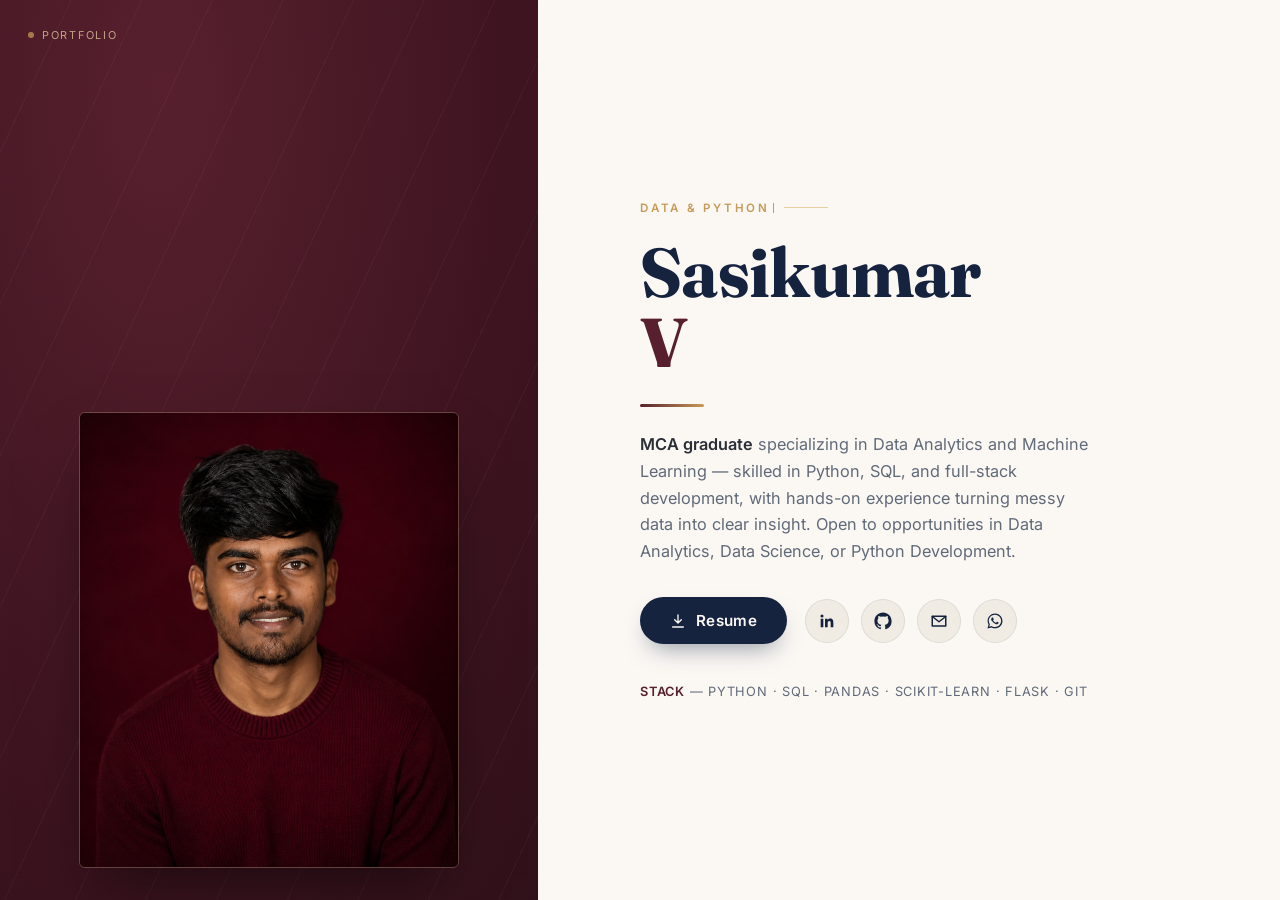
==== index.html @ 8ae1082c "Fix filename typo: indext.html -> index.html" ====
<!DOCTYPE html>
<html lang="en">
<head>
<meta charset="UTF-8" />
<meta name="viewport" content="width=device-width, initial-scale=1.0" />
<title>Sasikumar V — Portfolio</title>
<link rel="preconnect" href="https://fonts.googleapis.com">
<link href="https://fonts.googleapis.com/css2?family=Fraunces:opsz,wght@9..144,500;9..144,600;9..144,700&family=Inter:wght@400;500;600&display=swap" rel="stylesheet">
<link rel="stylesheet" href="./style.css" />
</head>
<body>

<div class="hero">

  <!-- LEFT: photo -->
  <div class="photo-panel" id="photoPanel">
    <span class="photo-caption">Portfolio</span>
    <div class="avatar-wrap" id="avatarWrap" data-reveal>
       
           <img src="./profile.png" alt="Sasikumar V">
      <div class="avatar-placeholder">SV</div>
    </div>
  </div>

  <!-- RIGHT: content -->
  <div class="content-panel">
    <div class="eyebrow" data-reveal>
      <span class="eyebrow-text" id="eyebrowText">Data &amp; Python</span>
    </div>

    <h1 data-reveal>Sasikumar<br><span class="last">V</span></h1>

    <div class="divider" id="divider"></div>

    <p class="role-line" data-reveal>
      <strong>MCA graduate</strong> specializing in Data Analytics and Machine Learning —
      skilled in Python, SQL, and full-stack development, with hands-on
      experience turning messy data into clear insight. Open to opportunities
      in Data Analytics, Data Science, or Python Development.
    </p>

    <div class="cta-row" data-reveal>
      <button class="btn-resume" id="resumeBtn" type="button">
        <svg viewBox="0 0 24 24" fill="none" stroke="currentColor" stroke-width="2" stroke-linecap="round" stroke-linejoin="round"><path d="M12 15V3M7 10l5 5 5-5M4 21h16"/></svg>
        <span id="resumeLabel">Resume</span>
      </button>

      <div class="social-row">
        
        <a href="linkedin.com/in/sasi-kumar-78280723b" target="_blank" rel="noopener" aria-label="LinkedIn" data-tip="LinkedIn">
        
          <svg viewBox="0 0 24 24" fill="currentColor"><path d="M20.45 20.45h-3.55v-5.57c0-1.33-.02-3.03-1.85-3.03-1.86 0-2.14 1.45-2.14 2.94v5.66H9.36V9h3.41v1.56h.05c.47-.9 1.64-1.85 3.37-1.85 3.6 0 4.27 2.37 4.27 5.46v6.28zM5.34 7.43a2.06 2.06 0 1 1 0-4.12 2.06 2.06 0 0 1 0 4.12zM7.12 20.45H3.56V9h3.56v11.45z"/></svg>
        </a>
        <a href="https://github.com/ascas6827-hub/portfolio2" target="_blank" rel="noopener" aria-label="GitHub" data-tip="GitHub">
          <svg viewBox="0 0 24 24" fill="currentColor"><path d="M12 .5C5.65.5.5 5.65.5 12a11.5 11.5 0 0 0 7.87 10.94c.58.1.79-.25.79-.56 0-.28-.01-1.02-.02-2-3.2.7-3.88-1.54-3.88-1.54-.52-1.33-1.28-1.68-1.28-1.68-1.05-.72.08-.7.08-.7 1.16.08 1.77 1.19 1.77 1.19 1.03 1.76 2.7 1.25 3.36.96.1-.75.4-1.25.73-1.54-2.55-.29-5.24-1.28-5.24-5.7 0-1.26.45-2.29 1.19-3.1-.12-.29-.52-1.46.11-3.05 0 0 .97-.31 3.18 1.18a11 11 0 0 1 5.8 0c2.2-1.49 3.17-1.18 3.17-1.18.64 1.59.24 2.76.12 3.05.74.81 1.19 1.84 1.19 3.1 0 4.43-2.7 5.4-5.27 5.69.42.36.78 1.08.78 2.17 0 1.57-.01 2.83-.01 3.22 0 .31.21.67.8.56A11.5 11.5 0 0 0 23.5 12C23.5 5.65 18.35.5 12 .5z"/></svg>
        </a>
        <a href="mailto:sasivs2003@gmail.com" aria-label="Email" data-tip="Email">
          <svg viewBox="0 0 24 24" fill="none" stroke="currentColor" stroke-width="2" stroke-linecap="round" stroke-linejoin="round"><path d="M3 5.5h18v13H3z"/><path d="M3 6l9 7 9-7"/></svg>
        </a>
        <a href="https://wa.me/qr/4RJP7J537GJZL1" aria-label="WhatsApp" data-tip="WhatsApp">
          <svg viewBox="0 0 24 24" fill="currentColor"><path d="M12.04 2C6.58 2 2.13 6.45 2.13 11.91c0 1.7.44 3.33 1.28 4.79L2 22l5.44-1.38a9.9 9.9 0 0 0 4.6 1.13h.01c5.46 0 9.9-4.45 9.9-9.91C21.95 6.45 17.5 2 12.04 2zm0 18.06h-.01a8.2 8.2 0 0 1-4.18-1.15l-.3-.18-3.23.82.86-3.15-.2-.32a8.16 8.16 0 0 1-1.26-4.36c0-4.52 3.68-8.2 8.22-8.2a8.14 8.14 0 0 1 8.2 8.2c0 4.53-3.68 8.34-8.1 8.34zm4.5-6.13c-.25-.12-1.46-.72-1.68-.8-.23-.08-.4-.12-.56.12-.16.25-.65.8-.8.96-.15.16-.3.18-.55.06-.25-.12-1.07-.4-2.03-1.26-.75-.67-1.26-1.5-1.4-1.75-.15-.25-.02-.38.11-.5.11-.11.25-.29.37-.43.12-.15.16-.25.25-.4.08-.16.04-.3-.02-.43-.06-.12-.56-1.35-.77-1.85-.2-.48-.4-.42-.56-.42h-.48c-.16 0-.42.06-.64.3-.22.25-.85.83-.85 2.02 0 1.19.87 2.34 1 2.5.12.16 1.7 2.6 4.13 3.65.58.25 1.03.4 1.38.51.58.18 1.11.16 1.53.1.47-.07 1.46-.6 1.66-1.17.2-.58.2-1.08.14-1.18-.06-.1-.22-.16-.47-.28z"/></svg>
        </a>
      </div>
    </div>

    <div class="stack-note" data-reveal>
      <span>Stack</span> — Python · SQL · Pandas · Scikit-learn · Flask · Git
    </div>
  </div>

</div>

<div class="toast" id="toast"></div>

<script src="./script.js"></script>

</body>
</html>
---- style.css ----
:root{
    --maroon-deep: #3E1420;
    --maroon-mid: #58202E;
    --navy: #16233F;
    --navy-soft: #26365A;
    --paper: #FBF8F4;
    --ink: #2A2E36;
    --slate: #616A78;
    --gold: #C79A56;
    --gold-soft: #E4CFA1;
  }

  *{ box-sizing: border-box; margin:0; padding:0; }

  html,body{
    height:100%;
    background: var(--paper);
    color: var(--ink);
    font-family: 'Inter', sans-serif;
    -webkit-font-smoothing: antialiased;
  }

  .hero{
    min-height: 100vh;
    display: grid;
    grid-template-columns: 42% 58%;
  }

  /* LEFT — photo panel */
  .photo-panel{
    position: relative;
    background:
      radial-gradient(120% 140% at 30% 10%, var(--maroon-mid) 0%, var(--maroon-deep) 55%, #2A0F17 100%);
    display:flex;
    align-items:flex-end;
    justify-content:center;
    overflow:hidden;
    perspective: 1000px;
  }

  .photo-panel::before{
    content:"";
    position:absolute;
    inset:0;
    background-image:
      repeating-linear-gradient(115deg, rgba(255,255,255,0.035) 0px, rgba(255,255,255,0.035) 1px, transparent 1px, transparent 64px);
    pointer-events:none;
  }

  .avatar-wrap{
    position:relative;
    width: min(78%, 380px);
    aspect-ratio: 3/3.6;
    margin-bottom: 6%;
    border-radius: 6px;
    overflow:hidden;
    box-shadow: 0 30px 60px -20px rgba(0,0,0,0.55);
    border: 1px solid rgba(228,207,161,0.25);
    opacity: 0;
    transform: translateY(28px);
    transition: transform 0.15s ease-out;
    will-change: transform;
  }

  .avatar-wrap img{
    width:100%;
    height:100%;
    object-fit: cover;
    display:block;
  }

  .avatar-placeholder{
    width:100%;
    height:100%;
    display:flex;
    align-items:center;
    justify-content:center;
    background: linear-gradient(160deg, #4A1A26, #2A0F17);
    color: var(--gold-soft);
    font-family:'Fraunces', serif;
    font-size: clamp(3rem, 8vw, 5rem);
    font-weight: 600;
    letter-spacing: 2px;
  }

  .photo-caption{
    position:absolute;
    top: 28px;
    left: 28px;
    font-size: 0.68rem;
    letter-spacing: 0.16em;
    text-transform: uppercase;
    color: var(--gold-soft);
    opacity: 0.75;
    display:flex;
    align-items:center;
    gap:8px;
  }

  .photo-caption::before{
    content:"";
    width: 6px; height: 6px;
    border-radius: 50%;
    background: var(--gold);
    display:inline-block;
  }

  /* RIGHT — content panel */
  .content-panel{
    display:flex;
    flex-direction:column;
    align-items:flex-start;
    justify-content:center;
    padding: 6vw 8vw;
    gap: 22px;
    position: relative;
  }

  .eyebrow{
    font-size: 0.72rem;
    letter-spacing: 0.24em;
    text-transform: uppercase;
    color: var(--gold);
    font-weight: 600;
    display:flex;
    align-items:center;
    gap: 10px;
    min-height: 1em;
  }
  .eyebrow::after{
    content:"";
    width: 44px;
    height: 1px;
    background: var(--gold-soft);
    flex-shrink: 0;
  }
  .eyebrow-text{ position: relative; }
  .eyebrow-text::after{
    content: "";
    display: inline-block;
    width: 1px;
    height: 0.9em;
    background: var(--gold);
    margin-left: 3px;
    vertical-align: -0.1em;
    animation: blink 1s step-end infinite;
  }

  h1{
    font-family: 'Fraunces', serif;
    font-weight: 700;
    font-size: clamp(2.6rem, 5.4vw, 4.4rem);
    line-height: 1.02;
    color: var(--navy);
    letter-spacing: -0.01em;
  }
  h1 .last{
    color: var(--maroon-mid);
  }

  .role-line{
    font-size: 1.02rem;
    color: var(--slate);
    max-width: 46ch;
    line-height: 1.65;
  }
  .role-line strong{
    color: var(--ink);
    font-weight: 600;
  }

  .divider{
    width: 64px;
    height: 3px;
    background: linear-gradient(90deg, var(--maroon-mid), var(--gold));
    border-radius: 2px;
    margin: 4px 0 2px;
    transform-origin: left;
    transform: scaleX(0);
  }

  .cta-row{
    display:flex;
    align-items:center;
    gap: 18px;
    margin-top: 10px;
    flex-wrap: wrap;
  }

  .btn-resume{
    position: relative;
    display:inline-flex;
    align-items:center;
    gap: 10px;
    background: var(--navy);
    color: var(--paper);
    text-decoration:none;
    font-weight: 600;
    font-size: 0.95rem;
    padding: 14px 30px;
    border-radius: 999px;
    letter-spacing: 0.02em;
    box-shadow: 0 12px 24px -10px rgba(22,35,63,0.5);
    transition: transform .18s ease, box-shadow .18s ease, background .18s ease;
    cursor: pointer;
    border: none;
    font-family: inherit;
    overflow: hidden;
  }
  .btn-resume:hover{
    background: var(--navy-soft);
    transform: translateY(-2px);
    box-shadow: 0 16px 30px -10px rgba(22,35,63,0.55);
  }
  .btn-resume:active{ transform: translateY(0); }
  .btn-resume svg{ width:16px; height:16px; flex-shrink: 0; }
  .btn-resume.is-loading svg{ animation: spin 0.7s linear infinite; }

  .social-row{
    display:flex;
    gap: 12px;
  }
  .social-row a{
    position: relative;
    width: 44px;
    height: 44px;
    border-radius: 50%;
    background: #F0ECE4;
    display:flex;
    align-items:center;
    justify-content:center;
    color: var(--navy);
    text-decoration:none;
    transition: background .18s ease, transform .18s ease, color .18s ease;
    border: 1px solid rgba(22,35,63,0.08);
  }
  .social-row a:hover{
    background: var(--maroon-mid);
    color: var(--paper);
    transform: translateY(-3px);
  }
  .social-row svg{ width:18px; height:18px; }

  .social-row a::before{
    content: attr(data-tip);
    position: absolute;
    bottom: 120%;
    left: 50%;
    transform: translateX(-50%) translateY(4px);
    background: var(--navy);
    color: var(--paper);
    font-size: 0.7rem;
    padding: 4px 9px;
    border-radius: 5px;
    white-space: nowrap;
    opacity: 0;
    pointer-events: none;
    transition: opacity 0.15s ease, transform 0.15s ease;
  }
  .social-row a:hover::before{
    opacity: 1;
    transform: translateX(-50%) translateY(0);
  }

  .stack-note{
    margin-top: 18px;
    font-size: 0.8rem;
    letter-spacing: 0.06em;
    text-transform: uppercase;
    color: var(--slate);
    opacity: 0.7;
  }
  .stack-note span{
    color: var(--maroon-mid);
    font-weight:600;
  }

  .toast{
    position: fixed;
    bottom: 28px;
    left: 50%;
    transform: translateX(-50%) translateY(20px);
    background: var(--navy);
    color: var(--paper);
    padding: 12px 20px;
    border-radius: 8px;
    font-size: 0.85rem;
    box-shadow: 0 12px 30px -8px rgba(0,0,0,0.4);
    opacity: 0;
    pointer-events: none;
    transition: opacity 0.25s ease, transform 0.25s ease;
    z-index: 50;
  }
  .toast.show{
    opacity: 1;
    transform: translateX(-50%) translateY(0);
  }

  [data-reveal]{
    opacity: 0;
    transform: translateY(16px);
    transition: opacity 0.6s ease, transform 0.6s ease;
  }
  [data-reveal].is-visible{
    opacity: 1;
    transform: translateY(0);
  }

  @keyframes blink{
    0%, 49%{ opacity: 1; }
    50%, 100%{ opacity: 0; }
  }
  @keyframes spin{
    to{ transform: rotate(360deg); }
  }

  @media (prefers-reduced-motion: reduce){
    [data-reveal], .avatar-wrap, .divider{
      transition: none !important;
      opacity: 1 !important;
      transform: none !important;
    }
    .eyebrow-text::after{ animation: none; }
  }

  @media (max-width: 900px){
    .hero{
      grid-template-columns: 1fr;
    }
    .photo-panel{
      min-height: 62vh;
    }
    .content-panel{
      padding: 48px 8vw 64px;
    }
    h1{ font-size: clamp(2.2rem, 9vw, 3rem); }
  }
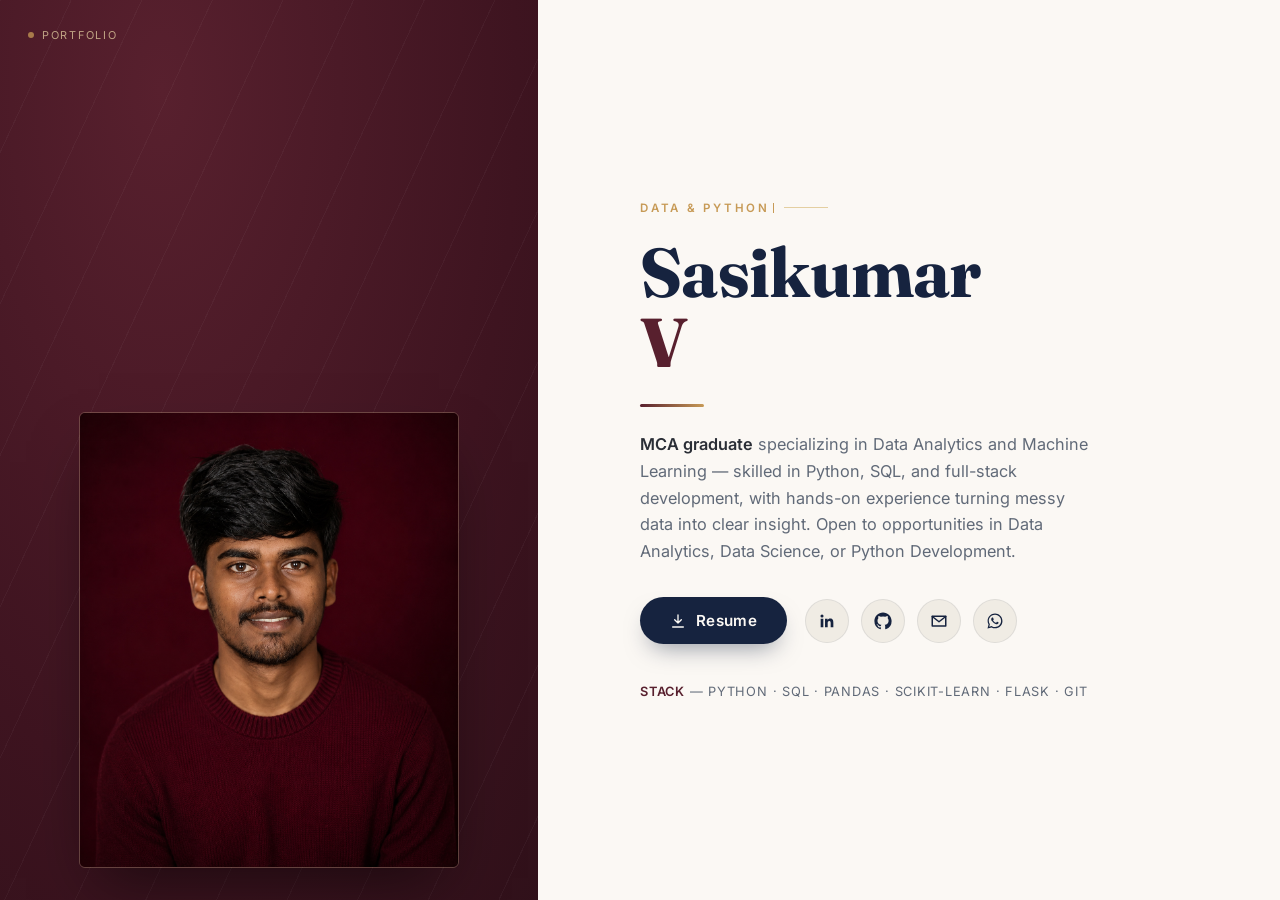
==== commit fbef96d0: "Fix index.html filename" ====
--- a/index.html
+++ b/index.html
@@ -3,7 +3,7 @@
 <head>
 <meta charset="UTF-8" />
 <meta name="viewport" content="width=device-width, initial-scale=1.0" />
-<title>Sasikumar V — Portfolio</title>
+<title>portfolio2</title>
 <link rel="preconnect" href="https://fonts.googleapis.com">
 <link href="https://fonts.googleapis.com/css2?family=Fraunces:opsz,wght@9..144,500;9..144,600;9..144,700&family=Inter:wght@400;500;600&display=swap" rel="stylesheet">
 <link rel="stylesheet" href="./style.css" />
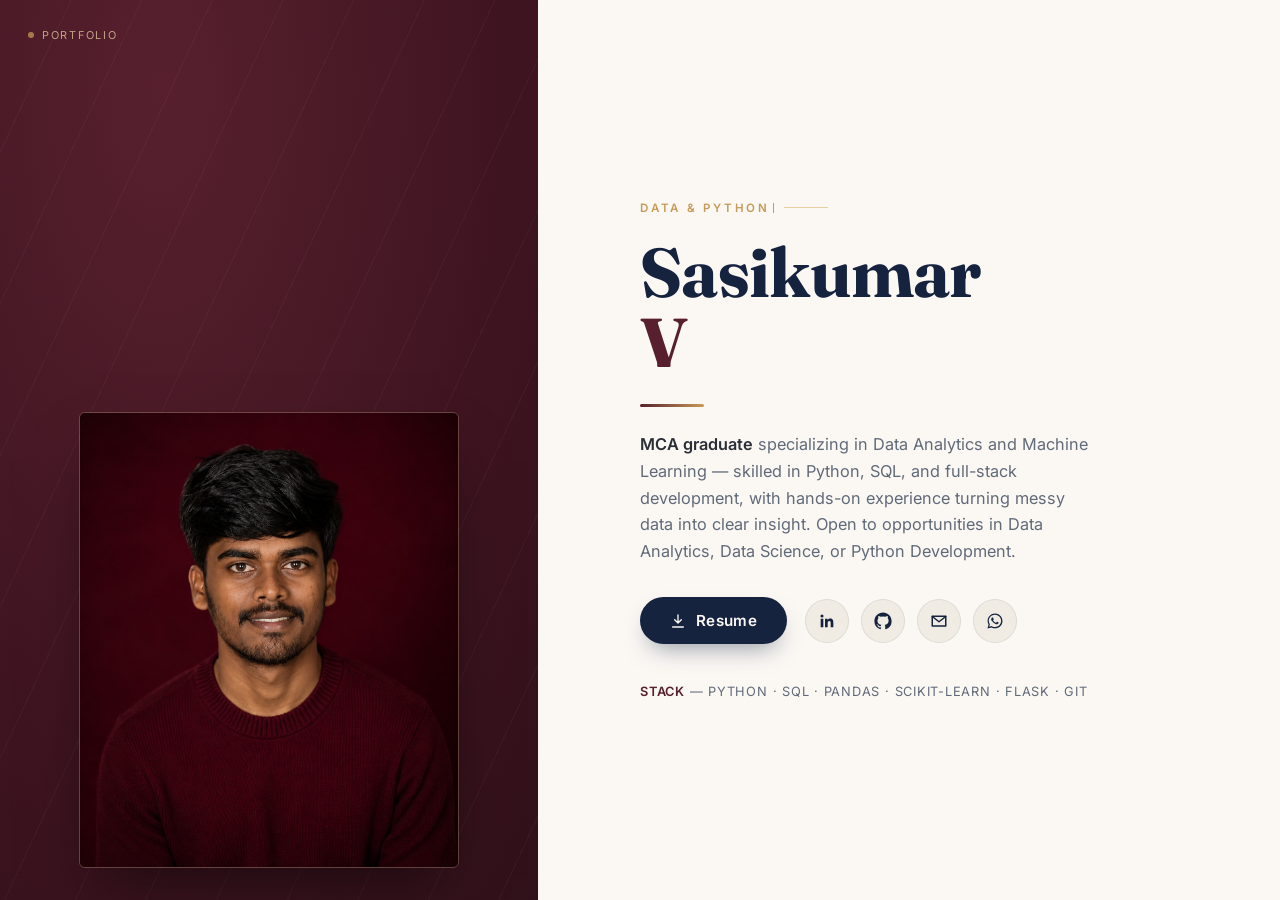
==== commit aad84c37: "Fix the LinkedIn link" ====
--- a/index.html
+++ b/index.html
@@ -47,8 +47,7 @@
 
       <div class="social-row">
         
-        <a href="linkedin.com/in/sasi-kumar-78280723b" target="_blank" rel="noopener" aria-label="LinkedIn" data-tip="LinkedIn">
-        
+        <a href="https://linkedin.com/in/sasi-kumar-78280723b" target="_blank" rel="noopener" aria-label="LinkedIn" data-tip="LinkedIn">
           <svg viewBox="0 0 24 24" fill="currentColor"><path d="M20.45 20.45h-3.55v-5.57c0-1.33-.02-3.03-1.85-3.03-1.86 0-2.14 1.45-2.14 2.94v5.66H9.36V9h3.41v1.56h.05c.47-.9 1.64-1.85 3.37-1.85 3.6 0 4.27 2.37 4.27 5.46v6.28zM5.34 7.43a2.06 2.06 0 1 1 0-4.12 2.06 2.06 0 0 1 0 4.12zM7.12 20.45H3.56V9h3.56v11.45z"/></svg>
         </a>
         <a href="https://github.com/ascas6827-hub/portfolio2" target="_blank" rel="noopener" aria-label="GitHub" data-tip="GitHub">
